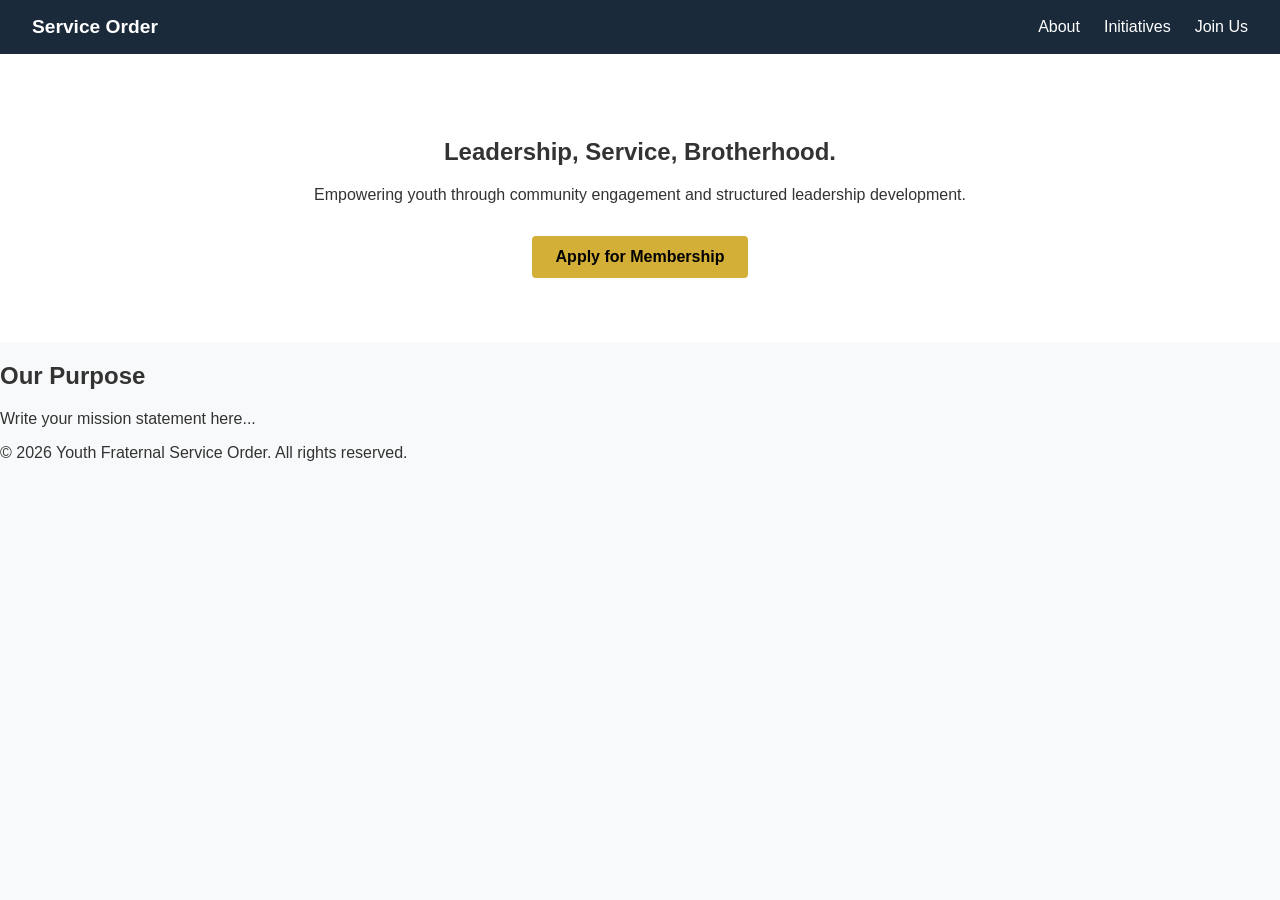
==== index.html @ 3a2fe273 "Add files via upload" ====
<!DOCTYPE html>
<html lang="en">
<head>
    <meta charset="UTF-8">
    <meta name="viewport" content="width=device-width, initial-scale=1.0">
    <title>Fraternal Service Order</title>
    <link rel="stylesheet" href="main.css">
</head>
<body>

    <header>
        <nav>
            <div class="logo">Service Order</div>
            <ul>
                <li><a href="#about">About</a></li>
                <li><a href="#initiatives">Initiatives</a></li>
                <li><a href="#join">Join Us</a></li>
            </ul>
        </nav>
    </header>

    <main>
        <section class="hero">
            <h1>Leadership, Service, Brotherhood.</h1>
            <p>Empowering youth through community engagement and structured leadership development.</p>
            <a href="#join" class="btn">Apply for Membership</a>
        </section>

        <section id="about">
            <h2>Our Purpose</h2>
            <p>Write your mission statement here...</p>
        </section>
    </main>

    <footer>
        <p>&copy; 2026 Youth Fraternal Service Order. All rights reserved.</p>
    </footer>

</body>
</html>
---- main.css ----
/* Core Styling & Variables */
:root {
    --primary-color: #1a2a3a;
    --accent-color: #d4af37;
    --text-color: #333;
    --bg-color: #f8f9fa;
}

body {
    font-family: Arial, sans-serif;
    margin: 0;
    color: var(--text-color);
    background-color: var(--bg-color);
}

nav {
    display: flex;
    justify-content: space-between;
    align-items: center;
    background-color: var(--primary-color);
    padding: 1rem 2rem;
}

nav .logo {
    color: #fff;
    font-weight: bold;
    font-size: 1.2rem;
}

nav ul {
    list-style: none;
    display: flex;
    gap: 1.5rem;
    margin: 0;
}

nav a {
    color: #fff;
    text-decoration: none;
}

.hero {
    text-align: center;
    padding: 4rem 1rem;
    background-color: #fff;
}

.btn {
    display: inline-block;
    background-color: var(--accent-color);
    color: #000;
    padding: 0.75rem 1.5rem;
    text-decoration: none;
    font-weight: bold;
    border-radius: 4px;
    margin-top: 1rem;
}
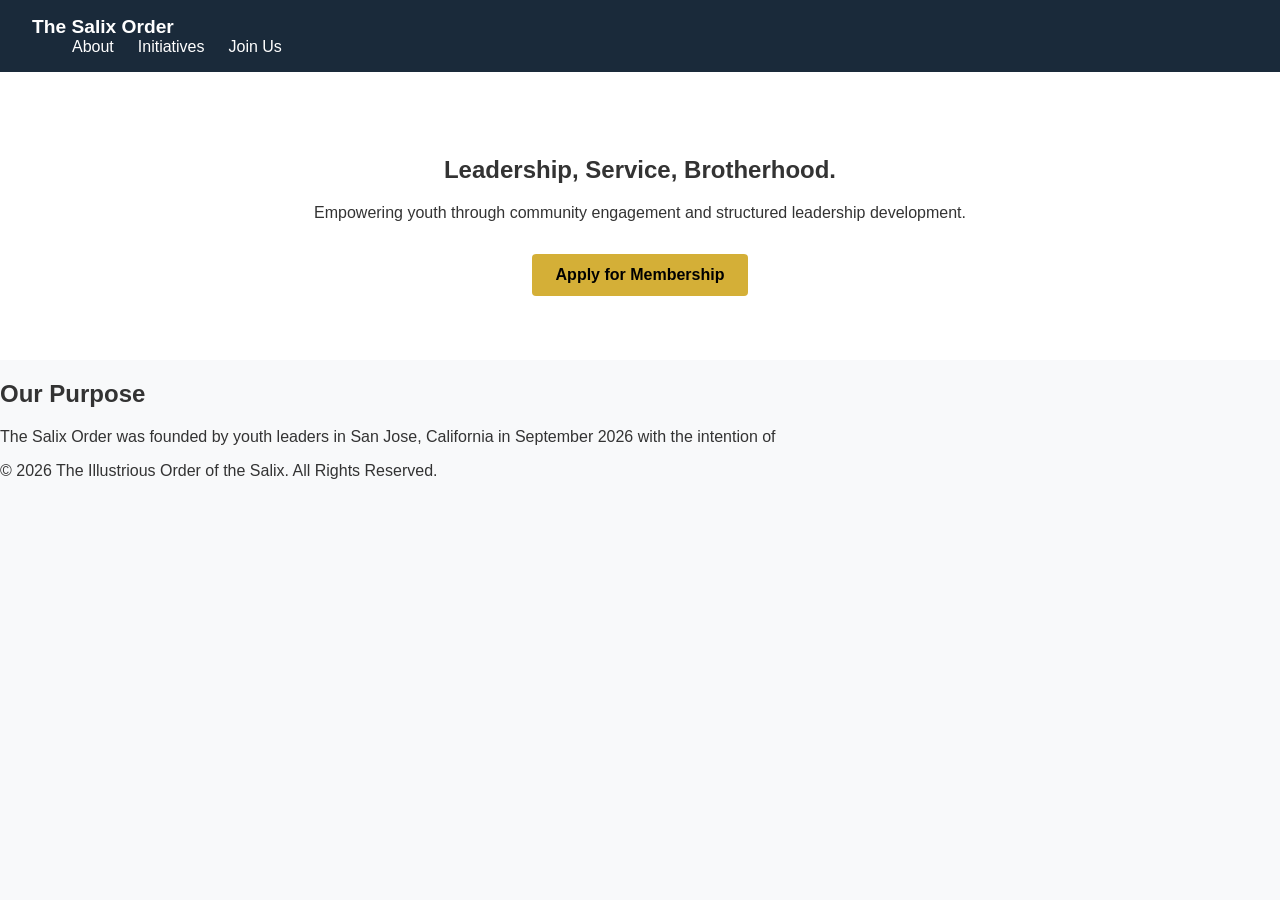
==== commit b177309f: "Updated salix-site files" ====
--- a/index.html
+++ b/index.html
@@ -10,7 +10,7 @@
 
     <header>
         <nav>
-            <div class="logo">Service Order</div>
+            <div class="logo">The Salix Order</div>
             <ul>
                 <li><a href="#about">About</a></li>
                 <li><a href="#initiatives">Initiatives</a></li>
@@ -28,13 +28,13 @@
 
         <section id="about">
             <h2>Our Purpose</h2>
-            <p>Write your mission statement here...</p>
+            <p>The Salix Order was founded by youth leaders in San Jose, California in September 2026 with the intention of </p>
         </section>
     </main>
 
     <footer>
-        <p>&copy; 2026 Youth Fraternal Service Order. All rights reserved.</p>
+        <p>&copy; 2026 The Illustrious Order of the Salix. All Rights Reserved.</p>
     </footer>
 
 </body>
-</html>+</html>
--- a/main.css
+++ b/main.css
@@ -14,7 +14,7 @@
 }
 
 nav {
-    display: flex;
+/*    display: flex; */
     justify-content: space-between;
     align-items: center;
     background-color: var(--primary-color);
@@ -54,4 +54,4 @@
     font-weight: bold;
     border-radius: 4px;
     margin-top: 1rem;
-}+}
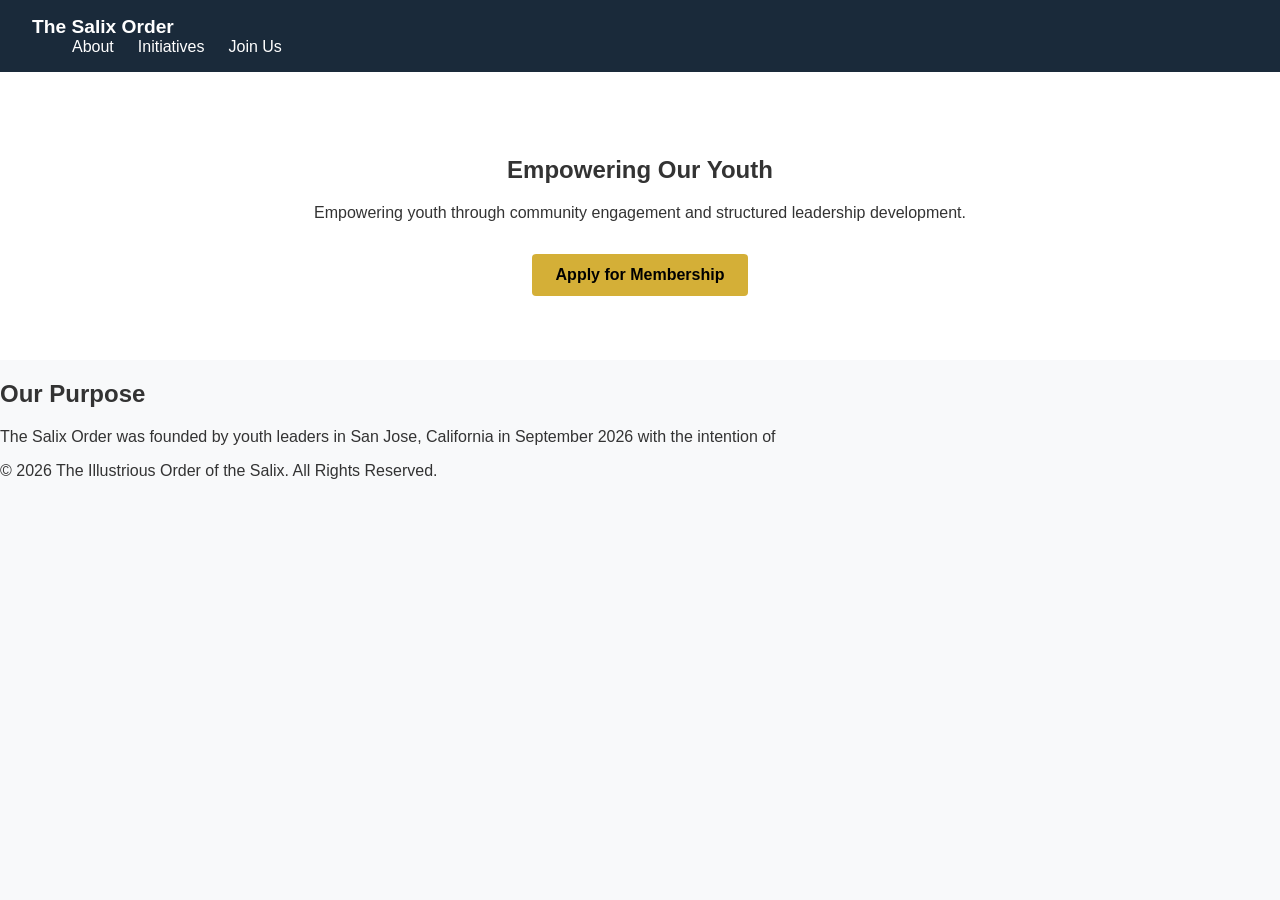
==== commit 7eac2c13: "boo" ====
--- a/index.html
+++ b/index.html
@@ -3,7 +3,7 @@
 <head>
     <meta charset="UTF-8">
     <meta name="viewport" content="width=device-width, initial-scale=1.0">
-    <title>Fraternal Service Order</title>
+    <title>The Salix Order</title>
     <link rel="stylesheet" href="main.css">
 </head>
 <body>
@@ -21,7 +21,7 @@
 
     <main>
         <section class="hero">
-            <h1>Leadership, Service, Brotherhood.</h1>
+            <h1>Empowering Our Youth</h1>
             <p>Empowering youth through community engagement and structured leadership development.</p>
             <a href="#join" class="btn">Apply for Membership</a>
         </section>
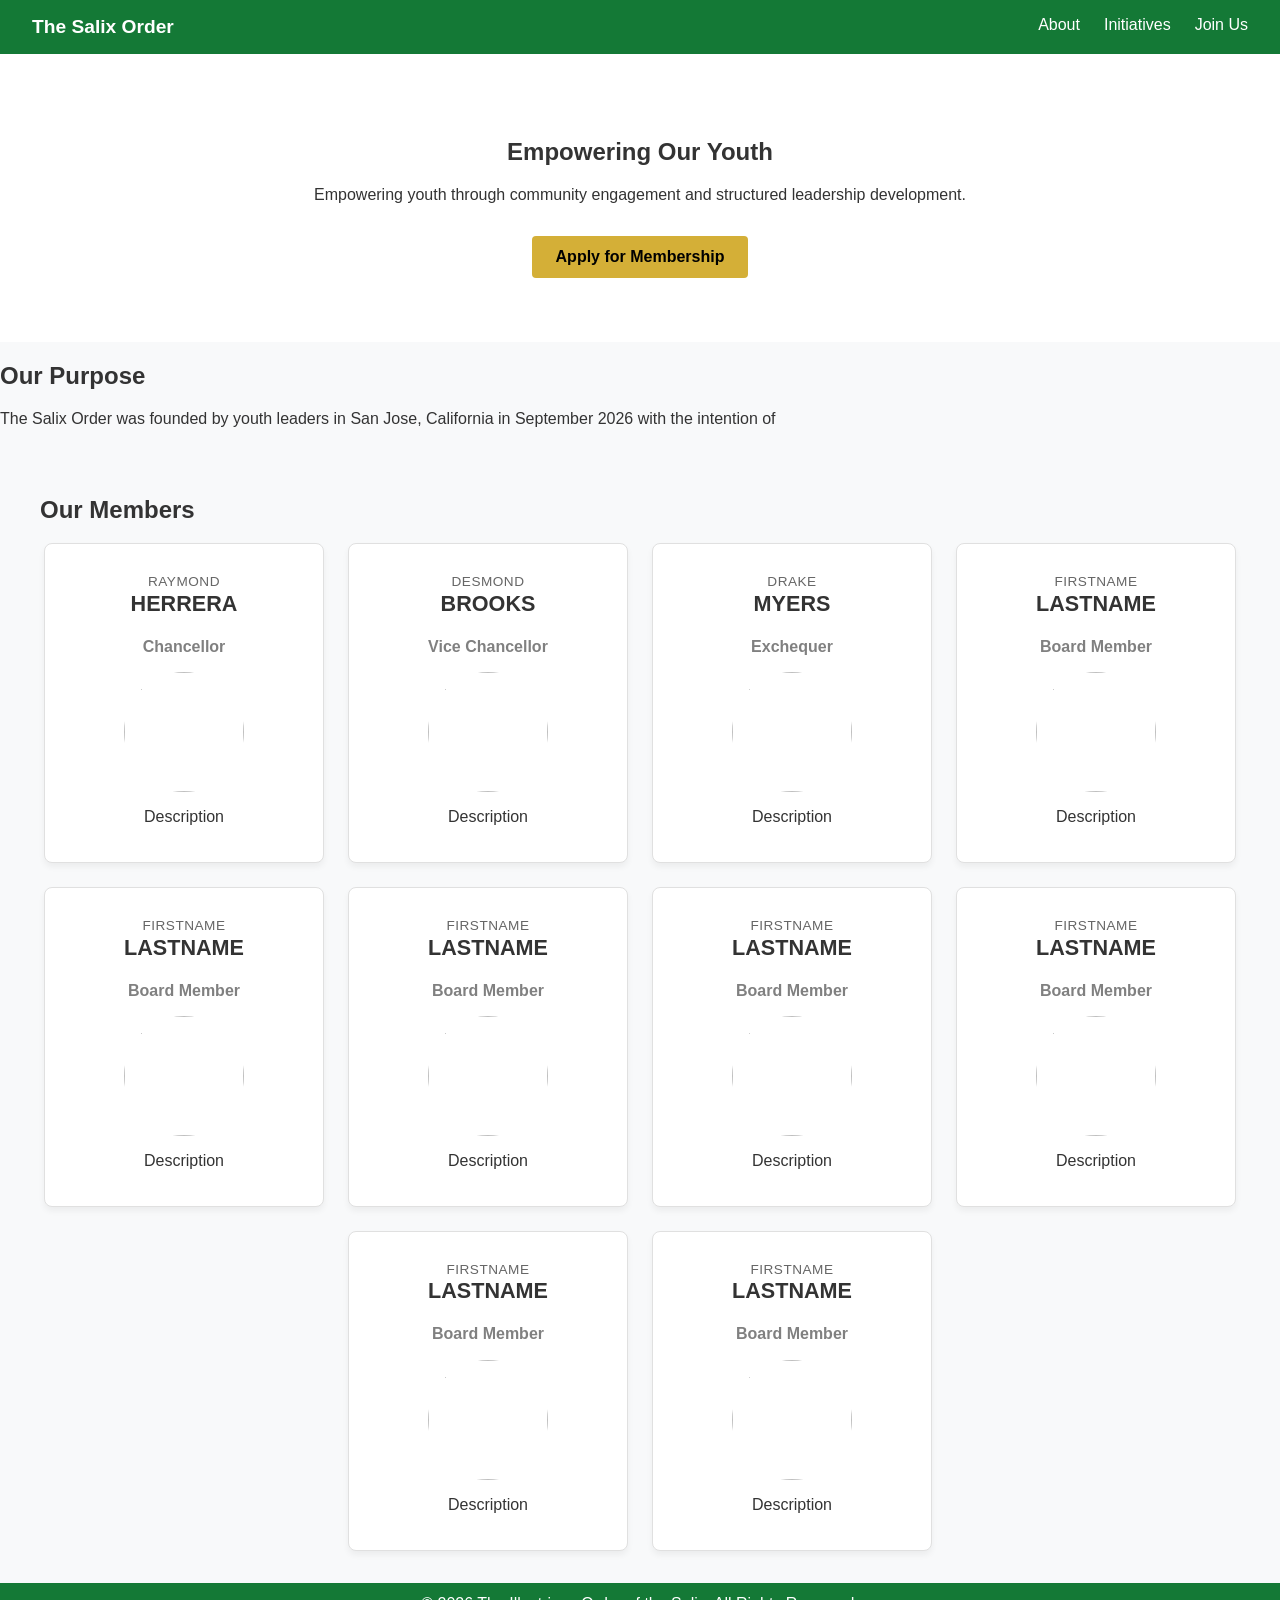
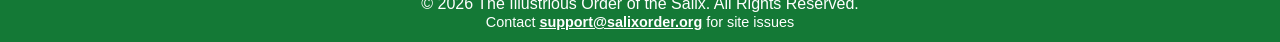
==== commit b2623058: "restructure" ====
--- a/index.html
+++ b/index.html
@@ -4,7 +4,7 @@
     <meta charset="UTF-8">
     <meta name="viewport" content="width=device-width, initial-scale=1.0">
     <title>The Salix Order</title>
-    <link rel="stylesheet" href="main.css">
+    <link rel="stylesheet" href="homepage-main.css">
 </head>
 <body>
 
@@ -30,10 +30,118 @@
             <h2>Our Purpose</h2>
             <p>The Salix Order was founded by youth leaders in San Jose, California in September 2026 with the intention of </p>
         </section>
+        
+        <section class="board-grid">
+			<h2>Our Members</h2>
+			
+			<div class="member-container">
+				<article class="member-card">
+					<h3>
+					<span class="boardfirst">Raymond</span>
+					<span class="boardlast">Herrera</span>
+					</h3>
+					<h4>Chancellor</h4>
+					<img src="https://upload.wikimedia.org/wikipedia/commons/7/7c/Profile_avatar_placeholder_large.png?utm_source=commons.wikimedia.org&utm_campaign=index&utm_content=original"></img>
+					<p>Description</p>
+				</article>
+				
+				
+				<article class="member-card">
+					<h3>
+						<span class="boardfirst">Desmond</span>
+						<span class="boardlast">Brooks</span>
+					</h3>
+					<h4>Vice Chancellor</h4>
+					<img src="https://upload.wikimedia.org/wikipedia/commons/7/7c/Profile_avatar_placeholder_large.png?utm_source=commons.wikimedia.org&utm_campaign=index&utm_content=original"></img>
+					<p>Description</p>
+				</article>
+				
+				<article class="member-card">
+					<h3>
+						<span class="boardfirst">Drake</span>
+						<span class="boardlast">Myers</span>
+					</h3>
+					<h4>Exchequer</h4>
+					<img src="https://upload.wikimedia.org/wikipedia/commons/7/7c/Profile_avatar_placeholder_large.png?utm_source=commons.wikimedia.org&utm_campaign=index&utm_content=original"></img>
+					<p>Description</p>
+				</article>
+				
+				<article class="member-card">
+					<h3>
+						<span class="boardfirst">Firstname</span>
+						<span class="boardlast">Lastname</span>
+					</h3>
+					<h4>Board Member</h4>
+					<img src="https://upload.wikimedia.org/wikipedia/commons/7/7c/Profile_avatar_placeholder_large.png?utm_source=commons.wikimedia.org&utm_campaign=index&utm_content=original"></img>
+					<p>Description</p>
+				</article>
+				
+				<article class="member-card">
+					<h3>
+						<span class="boardfirst">Firstname</span>
+						<span class="boardlast">Lastname</span>
+					</h3>
+					<h4>Board Member</h4>
+					<img src="https://upload.wikimedia.org/wikipedia/commons/7/7c/Profile_avatar_placeholder_large.png?utm_source=commons.wikimedia.org&utm_campaign=index&utm_content=original"></img>
+					<p>Description</p>
+				</article>
+				
+				<article class="member-card">
+					<h3>
+						<span class="boardfirst">Firstname</span>
+						<span class="boardlast">Lastname</span>
+					</h3>
+					<h4>Board Member</h4>
+					<img src="https://upload.wikimedia.org/wikipedia/commons/7/7c/Profile_avatar_placeholder_large.png?utm_source=commons.wikimedia.org&utm_campaign=index&utm_content=original"></img>
+					<p>Description</p>
+				</article>
+				
+				<article class="member-card">
+					<h3>
+						<span class="boardfirst">Firstname</span>
+						<span class="boardlast">Lastname</span>
+					</h3>
+					<h4>Board Member</h4>
+					<img src="https://upload.wikimedia.org/wikipedia/commons/7/7c/Profile_avatar_placeholder_large.png?utm_source=commons.wikimedia.org&utm_campaign=index&utm_content=original"></img>
+					<p>Description</p>
+				</article>
+				
+				<article class="member-card">
+					<h3>
+						<span class="boardfirst">Firstname</span>
+						<span class="boardlast">Lastname</span>
+					</h3>
+					<h4>Board Member</h4>
+					<img src="https://upload.wikimedia.org/wikipedia/commons/7/7c/Profile_avatar_placeholder_large.png?utm_source=commons.wikimedia.org&utm_campaign=index&utm_content=original"></img>
+					<p>Description</p>
+				</article>
+				
+				<article class="member-card">
+					<h3>
+						<span class="boardfirst">Firstname</span>
+						<span class="boardlast">Lastname</span>
+					</h3>
+					<h4>Board Member</h4>
+					<img src="https://upload.wikimedia.org/wikipedia/commons/7/7c/Profile_avatar_placeholder_large.png?utm_source=commons.wikimedia.org&utm_campaign=index&utm_content=original"></img>
+					<p>Description</p>
+				</article>
+				
+				<article class="member-card">
+					<h3>
+						<span class="boardfirst">Firstname</span>
+						<span class="boardlast">Lastname</span>
+					</h3>
+					<h4>Board Member</h4>
+					<img src="https://upload.wikimedia.org/wikipedia/commons/7/7c/Profile_avatar_placeholder_large.png?utm_source=commons.wikimedia.org&utm_campaign=index&utm_content=original"></img>
+					<p>Description</p>
+				</article>
+			</div>
+        </section>
     </main>
 
     <footer>
-        <p>&copy; 2026 The Illustrious Order of the Salix. All Rights Reserved.</p>
+        <p><a class="cpr">&copy;</a> 2026 The Illustrious Order of the Salix. All Rights Reserved.</p>
+        <p class="support">Contact <a class="support-contact" href="emailto:support@salixorder.org">support@salixorder.org</a> for site issues</p>
     </footer>
 
 </body>
--- a/homepage-main.css
+++ b/homepage-main.css
@@ -0,0 +1,155 @@
+/* Core Styling & Variables */
+:root {
+    --primary-color: #147936;
+    --accent-color: #d4af37;
+    --text-color: #333;
+    --bg-color: #f8f9fa;
+}
+
+body {
+    font-family: Arial, sans-serif;
+    margin: 0;
+    color: var(--text-color);
+    background-color: var(--bg-color);
+}
+
+nav {
+    display: flex;
+    justify-content: space-between;
+    align-items: right;
+    background-color: var(--primary-color);
+    padding: 1rem 2rem;
+}
+
+nav .logo {
+    color: #fff;
+    font-weight: bold;
+    font-size: 1.2rem;
+}
+
+nav ul {
+    list-style: none;
+    display: flex;
+    gap: 1.5rem;
+    margin: 0;
+}
+
+nav a {
+    color: #fff;
+    text-decoration: none;
+}
+
+.hero {
+    text-align: center;
+    padding: 4rem 1rem;
+    background-color: #fff;
+}
+
+.btn {
+    display: inline-block;
+    background-color: var(--accent-color);
+    color: #000;
+    padding: 0.75rem 1.5rem;
+    text-decoration: none;
+    font-weight: bold;
+    border-radius: 4px;
+    margin-top: 1rem;
+}
+/* Style the parent section to add floating padding and horizontal alignment */
+.board-grid {
+  max-width: 1200px;  /* Keeps the grid from stretching too wide on massive screens */
+  margin: 0 auto;     /* Centers the section horizontally */
+  padding: 2rem 2rem; /* Creates top/bottom breathing room and left/right side offset */
+}
+
+/* Updated selector matching your singular HTML class name */
+.member-container {
+  display: flex;
+  flex-wrap: wrap;
+  justify-content: center;
+  gap: 24px;
+}
+
+.member-card {
+  /* Locks uniform width on desktop, but prevents overflowing narrow screens */
+  flex: 0 1 280px;
+  width: 280px;
+  max-width: 100%; 
+  
+  display: flex;
+  flex-direction: column;
+  align-items: center;
+  border: 1px solid #e0e0e0;
+  border-radius: 8px;
+  padding: 20px;
+  text-align: center;
+  background-color: #ffffff;
+  box-shadow: 0 4px 6px rgba(0,0,0,0.05);
+  box-sizing: border-box;
+}
+
+/* Mobile Adjustments */
+@media (max-width: 600px) {
+  .member-container {
+    gap: 16px; /* Tighten gap on smaller screens */
+  }
+
+  .member-card {
+    /* Takes up full width on mobile devices for clean stacking */
+    flex: 1 1 100%; 
+    width: 100%;
+    padding: 16px;
+  }
+}
+
+/* Card header styling */
+.member-card h3 {
+  margin: 10px 0 5px 0;
+  line-height: 1.2;
+}
+
+.boardfirst {
+  display: block;
+  font-size: 0.85rem;
+  font-weight: normal;
+  color: #666;
+  text-transform: uppercase;
+  letter-spacing: 0.5px;
+}
+
+.boardlast {
+  display: block;
+  font-size: 1.35rem;
+  font-weight: bold;
+  text-transform: uppercase;
+  color: var(--text-color);
+}
+
+.member-card h4 {
+	line-height: 0.5rem;
+	color: gray;
+}
+
+.member-card img {
+  width: 120px;
+  height: 120px;
+  border-radius: 50%; /* Circle avatars */
+  object-fit: cover;
+}
+
+footer {
+    text-align: center;
+    padding: 0.2rem;
+    line-height: 0.2rem;
+    background-color: var(--primary-color);
+    color: #fff;
+}
+
+.support {
+	font-size: 0.9rem;
+}
+
+.support-contact {
+	font-weight: bold;
+	color: white;
+}
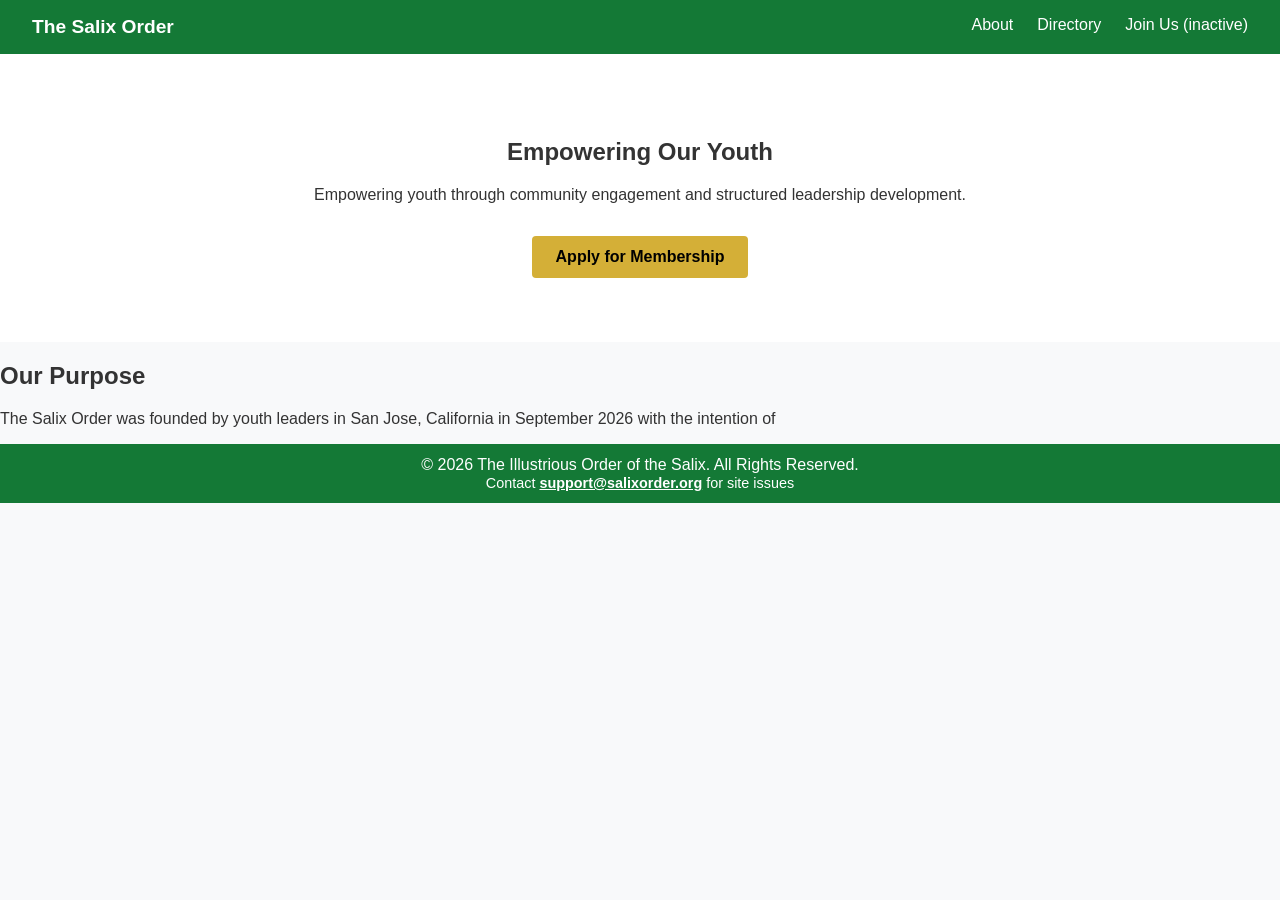
==== commit 033667f0: "Added directory page" ====
--- a/index.html
+++ b/index.html
@@ -4,7 +4,11 @@
     <meta charset="UTF-8">
     <meta name="viewport" content="width=device-width, initial-scale=1.0">
     <title>The Salix Order</title>
-    <link rel="stylesheet" href="homepage-main.css">
+    <head>
+	<link rel="preconnect" href="https://fonts.googleapis.com">
+	<link rel="preconnect" href="https://fonts.gstatic.com" crossorigin>
+	<link href="https://fonts.googleapis.com/css2?family=Inter:wght@400;700&display=swap" rel="stylesheet">
+    <link rel="stylesheet" href="directory.css">
 </head>
 <body>
 
@@ -12,9 +16,9 @@
         <nav>
             <div class="logo">The Salix Order</div>
             <ul>
-                <li><a href="#about">About</a></li>
-                <li><a href="#initiatives">Initiatives</a></li>
-                <li><a href="#join">Join Us</a></li>
+                <li><a href="index.html#about">About</a></li>
+                <li><a href="directory.html">Directory</a></li>
+                <li><a href="index.html#join">Join Us (inactive)</a></li>
             </ul>
         </nav>
     </header>
@@ -30,113 +34,6 @@
             <h2>Our Purpose</h2>
             <p>The Salix Order was founded by youth leaders in San Jose, California in September 2026 with the intention of </p>
         </section>
-        
-        <section class="board-grid">
-			<h2>Our Members</h2>
-			
-			<div class="member-container">
-				<article class="member-card">
-					<h3>
-					<span class="boardfirst">Raymond</span>
-					<span class="boardlast">Herrera</span>
-					</h3>
-					<h4>Chancellor</h4>
-					<img src="https://upload.wikimedia.org/wikipedia/commons/7/7c/Profile_avatar_placeholder_large.png?utm_source=commons.wikimedia.org&utm_campaign=index&utm_content=original"></img>
-					<p>Description</p>
-				</article>
-				
-				
-				<article class="member-card">
-					<h3>
-						<span class="boardfirst">Desmond</span>
-						<span class="boardlast">Brooks</span>
-					</h3>
-					<h4>Vice Chancellor</h4>
-					<img src="https://upload.wikimedia.org/wikipedia/commons/7/7c/Profile_avatar_placeholder_large.png?utm_source=commons.wikimedia.org&utm_campaign=index&utm_content=original"></img>
-					<p>Description</p>
-				</article>
-				
-				<article class="member-card">
-					<h3>
-						<span class="boardfirst">Drake</span>
-						<span class="boardlast">Myers</span>
-					</h3>
-					<h4>Exchequer</h4>
-					<img src="https://upload.wikimedia.org/wikipedia/commons/7/7c/Profile_avatar_placeholder_large.png?utm_source=commons.wikimedia.org&utm_campaign=index&utm_content=original"></img>
-					<p>Description</p>
-				</article>
-				
-				<article class="member-card">
-					<h3>
-						<span class="boardfirst">Firstname</span>
-						<span class="boardlast">Lastname</span>
-					</h3>
-					<h4>Board Member</h4>
-					<img src="https://upload.wikimedia.org/wikipedia/commons/7/7c/Profile_avatar_placeholder_large.png?utm_source=commons.wikimedia.org&utm_campaign=index&utm_content=original"></img>
-					<p>Description</p>
-				</article>
-				
-				<article class="member-card">
-					<h3>
-						<span class="boardfirst">Firstname</span>
-						<span class="boardlast">Lastname</span>
-					</h3>
-					<h4>Board Member</h4>
-					<img src="https://upload.wikimedia.org/wikipedia/commons/7/7c/Profile_avatar_placeholder_large.png?utm_source=commons.wikimedia.org&utm_campaign=index&utm_content=original"></img>
-					<p>Description</p>
-				</article>
-				
-				<article class="member-card">
-					<h3>
-						<span class="boardfirst">Firstname</span>
-						<span class="boardlast">Lastname</span>
-					</h3>
-					<h4>Board Member</h4>
-					<img src="https://upload.wikimedia.org/wikipedia/commons/7/7c/Profile_avatar_placeholder_large.png?utm_source=commons.wikimedia.org&utm_campaign=index&utm_content=original"></img>
-					<p>Description</p>
-				</article>
-				
-				<article class="member-card">
-					<h3>
-						<span class="boardfirst">Firstname</span>
-						<span class="boardlast">Lastname</span>
-					</h3>
-					<h4>Board Member</h4>
-					<img src="https://upload.wikimedia.org/wikipedia/commons/7/7c/Profile_avatar_placeholder_large.png?utm_source=commons.wikimedia.org&utm_campaign=index&utm_content=original"></img>
-					<p>Description</p>
-				</article>
-				
-				<article class="member-card">
-					<h3>
-						<span class="boardfirst">Firstname</span>
-						<span class="boardlast">Lastname</span>
-					</h3>
-					<h4>Board Member</h4>
-					<img src="https://upload.wikimedia.org/wikipedia/commons/7/7c/Profile_avatar_placeholder_large.png?utm_source=commons.wikimedia.org&utm_campaign=index&utm_content=original"></img>
-					<p>Description</p>
-				</article>
-				
-				<article class="member-card">
-					<h3>
-						<span class="boardfirst">Firstname</span>
-						<span class="boardlast">Lastname</span>
-					</h3>
-					<h4>Board Member</h4>
-					<img src="https://upload.wikimedia.org/wikipedia/commons/7/7c/Profile_avatar_placeholder_large.png?utm_source=commons.wikimedia.org&utm_campaign=index&utm_content=original"></img>
-					<p>Description</p>
-				</article>
-				
-				<article class="member-card">
-					<h3>
-						<span class="boardfirst">Firstname</span>
-						<span class="boardlast">Lastname</span>
-					</h3>
-					<h4>Board Member</h4>
-					<img src="https://upload.wikimedia.org/wikipedia/commons/7/7c/Profile_avatar_placeholder_large.png?utm_source=commons.wikimedia.org&utm_campaign=index&utm_content=original"></img>
-					<p>Description</p>
-				</article>
-			</div>
-        </section>
     </main>
 
     <footer>
--- a/directory.css
+++ b/directory.css
@@ -0,0 +1,158 @@
+/* Core Styling & Variables */
+:root {
+    --primary-color: #147936;
+    --accent-color: #d4af37;
+    --text-color: #333;
+    --bg-color: #f8f9fa;
+}
+
+body {
+    font-family: Arial, sans-serif;
+    margin: 0;
+    color: var(--text-color);
+    background-color: var(--bg-color);
+}
+
+nav {
+    display: flex;
+    justify-content: space-between;
+    align-items: right;
+    background-color: var(--primary-color);
+    padding: 1rem 2rem;
+}
+
+nav .logo {
+    color: #fff;
+    font-weight: bold;
+    font-size: 1.2rem;
+}
+
+nav ul {
+    list-style: none;
+    display: flex;
+    gap: 1.5rem;
+    margin: 0;
+}
+
+nav a {
+    color: #fff;
+    text-decoration: none;
+}
+
+.hero {
+    text-align: center;
+    padding: 4rem 1rem;
+    background-color: #fff;
+}
+
+.btn {
+    display: inline-block;
+    background-color: var(--accent-color);
+    color: #000;
+    padding: 0.75rem 1.5rem;
+    text-decoration: none;
+    font-weight: bold;
+    border-radius: 4px;
+    margin-top: 1rem;
+}
+/* Style the parent section to add floating padding and horizontal alignment */
+.board-grid {
+  max-width: 1200px;  /* Keeps the grid from stretching too wide on massive screens */
+  margin: 0 auto;     /* Centers the section horizontally */
+  padding: 2rem 2rem; /* Creates top/bottom breathing room and left/right side offset */
+}
+
+/* Updated selector matching your singular HTML class name */
+.member-container {
+  display: flex;
+  flex-wrap: wrap;
+  justify-content: center;
+  gap: 24px;
+}
+
+.member-card {
+  /* Locks uniform width on desktop, but prevents overflowing narrow screens */
+  flex: 0 1 280px;
+  width: 280px;   
+  max-width: 100%; 
+  
+  display: flex;
+  flex-direction: column;
+  align-items: center;
+  border: 1px solid #e0e0e0;
+  border-radius: 8px;
+  padding: 20px;
+  text-align: center;
+  background-color: #ffffff;
+  box-shadow: 0 4px 6px rgba(0,0,0,0.05);
+  box-sizing: border-box;
+}
+
+/* Mobile Adjustments */
+@media (max-width: 600px) {
+  .member-container {
+    gap: 16px; /* Tighten gap on smaller screens */
+  }
+
+  .member-card {
+    /* Takes up full width on mobile devices for clean stacking */
+    flex: 1 1 100%; 
+    width: 100%;
+    padding: 16px;
+  }
+}
+
+/* Card header styling */
+.member-card h3 {
+  margin: 10px 0 5px 0;
+  line-height: 1.2;
+}
+
+.boardfirst {
+  display: block;
+  font-size: 0.85rem;
+  font-weight: normal;
+  color: #666;
+  text-transform: uppercase;
+  letter-spacing: 0.5px;
+}
+
+.boardlast {
+  display: block;
+  font-size: 1.35rem;
+  font-weight: bold;
+  text-transform: uppercase;
+  color: var(--text-color);
+}
+
+.member-card h4 {
+	text-transform: uppercase;
+	margin-top: 0px;
+	line-height: 0.5rem;
+	color: gray;
+	font-family:
+}
+
+.member-card img {
+  width: 120px;
+  height: 120px;
+  border-radius: 50%; /* Circle avatars */
+  object-fit: cover;
+}
+
+footer {
+    text-align: center;
+    padding: 0.2rem;
+    line-height: 0.2rem;
+    background-color: var(--primary-color);
+    color: #fff;
+}
+
+.support {
+	font-size: 0.9rem;
+}
+
+.support-contact {
+	font-weight: bold;
+	color: white;
+}
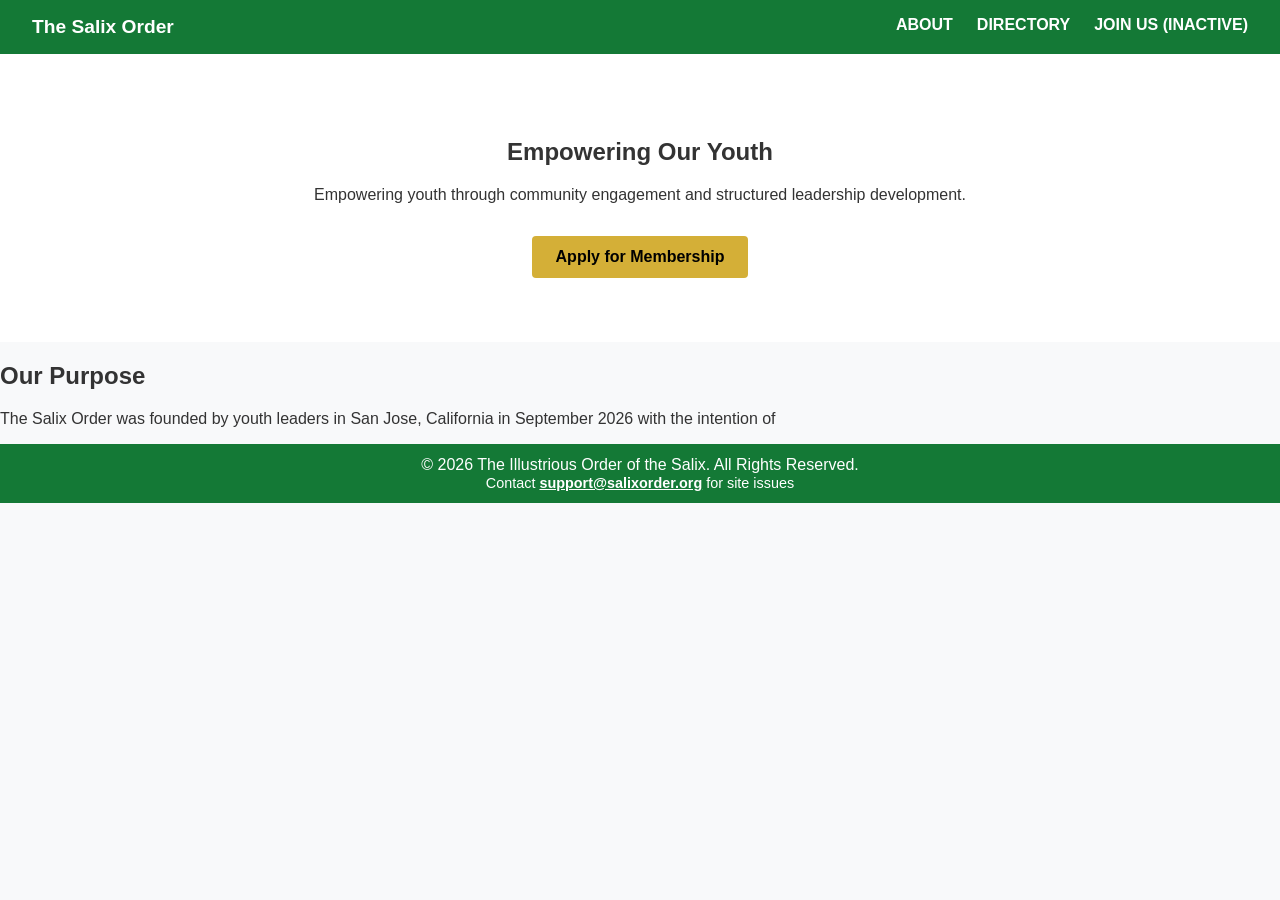
==== commit b3bfd879: "Fixed directory stylesheet mapping" ====
--- a/index.html
+++ b/index.html
@@ -8,7 +8,7 @@
 	<link rel="preconnect" href="https://fonts.googleapis.com">
 	<link rel="preconnect" href="https://fonts.gstatic.com" crossorigin>
 	<link href="https://fonts.googleapis.com/css2?family=Inter:wght@400;700&display=swap" rel="stylesheet">
-    <link rel="stylesheet" href="directory.css">
+    <link rel="stylesheet" href="homepage-main.css">
 </head>
 <body>
 
--- a/homepage-main.css
+++ b/homepage-main.css
@@ -0,0 +1,160 @@
+/* Core Styling & Variables */
+:root {
+    --primary-color: #147936;
+    --accent-color: #d4af37;
+    --text-color: #333;
+    --bg-color: #f8f9fa;
+}
+
+body {
+    font-family: Arial, sans-serif;
+    margin: 0;
+    color: var(--text-color);
+    background-color: var(--bg-color);
+}
+
+nav {
+    display: flex;
+    justify-content: space-between;
+    align-items: right;
+    background-color: var(--primary-color);
+    padding: 1rem 2rem;
+}
+
+nav .logo {
+    color: #fff;
+    font-weight: bold;
+    font-size: 1.2rem;
+}
+
+nav ul {
+    list-style: none;
+    display: flex;
+    gap: 1.5rem;
+    margin: 0;
+}
+
+nav a {
+    color: #fff;
+    text-decoration: none;
+    text-transform: uppercase;
+    font-weight: bold;
+}
+
+.hero {
+    text-align: center;
+    padding: 4rem 1rem;
+    background-color: #fff;
+}
+
+.btn {
+    display: inline-block;
+    background-color: var(--accent-color);
+    color: #000;
+    padding: 0.75rem 1.5rem;
+    text-decoration: none;
+    font-weight: bold;
+    border-radius: 4px;
+    margin-top: 1rem;
+}
+/* Style the parent section to add floating padding and horizontal alignment */
+.board-grid {
+  max-width: 1200px;  /* Keeps the grid from stretching too wide on massive screens */
+  margin: 0 auto;     /* Centers the section horizontally */
+  padding: 2rem 2rem; /* Creates top/bottom breathing room and left/right side offset */
+}
+
+/* Updated selector matching your singular HTML class name */
+.member-container {
+  display: flex;
+  flex-wrap: wrap;
+  justify-content: center;
+  gap: 24px;
+}
+
+.member-card {
+  /* Locks uniform width on desktop, but prevents overflowing narrow screens */
+  flex: 0 1 280px;
+  width: 280px;   
+  max-width: 100%; 
+  
+  display: flex;
+  flex-direction: column;
+  align-items: center;
+  border: 1px solid #e0e0e0;
+  border-radius: 8px;
+  padding: 20px;
+  text-align: center;
+  background-color: #ffffff;
+  box-shadow: 0 4px 6px rgba(0,0,0,0.05);
+  box-sizing: border-box;
+}
+
+/* Mobile Adjustments */
+@media (max-width: 600px) {
+  .member-container {
+    gap: 16px; /* Tighten gap on smaller screens */
+  }
+
+  .member-card {
+    /* Takes up full width on mobile devices for clean stacking */
+    flex: 1 1 100%; 
+    width: 100%;
+    padding: 16px;
+  }
+}
+
+/* Card header styling */
+.member-card h3 {
+  margin: 10px 0 5px 0;
+  line-height: 1.2;
+}
+
+.boardfirst {
+  display: block;
+  font-size: 0.85rem;
+  font-weight: normal;
+  color: #666;
+  text-transform: uppercase;
+  letter-spacing: 0.5px;
+}
+
+.boardlast {
+  display: block;
+  font-size: 1.35rem;
+  font-weight: bold;
+  text-transform: uppercase;
+  color: var(--text-color);
+}
+
+.member-card h4 {
+	text-transform: uppercase;
+	margin-top: 0px;
+	line-height: 0.5rem;
+	color: gray;
+	font-family:
+}
+
+.member-card img {
+  width: 120px;
+  height: 120px;
+  border-radius: 50%; /* Circle avatars */
+  object-fit: cover;
+}
+
+footer {
+    text-align: center;
+    padding: 0.2rem;
+    line-height: 0.2rem;
+    background-color: var(--primary-color);
+    color: #fff;
+}
+
+.support {
+	font-size: 0.9rem;
+}
+
+.support-contact {
+	font-weight: bold;
+	color: white;
+}
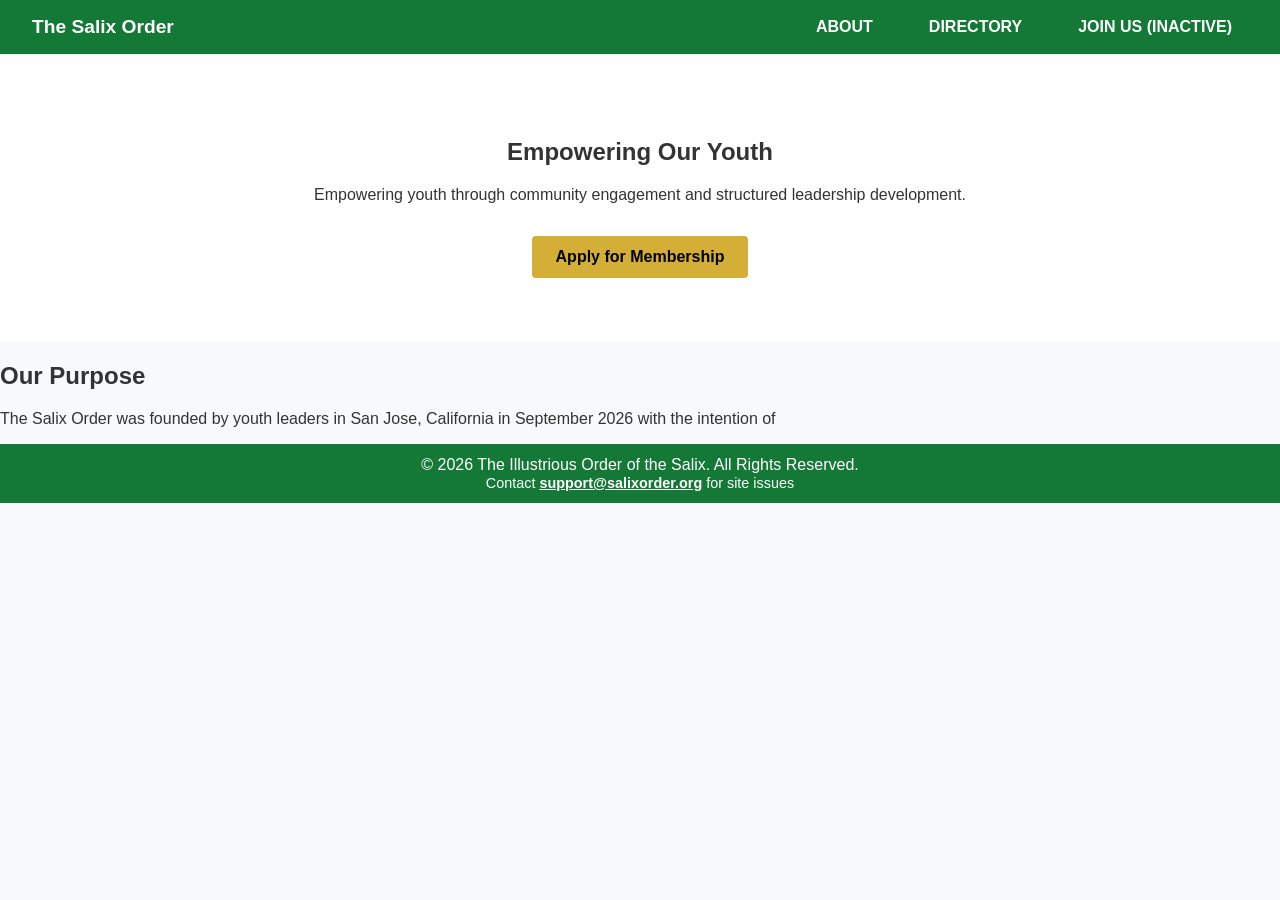
==== commit e4eda604: "Added global stylesheet and worked directory cards" ====
--- a/index.html
+++ b/index.html
@@ -8,6 +8,7 @@
 	<link rel="preconnect" href="https://fonts.googleapis.com">
 	<link rel="preconnect" href="https://fonts.gstatic.com" crossorigin>
 	<link href="https://fonts.googleapis.com/css2?family=Inter:wght@400;700&display=swap" rel="stylesheet">
+    <link rel="stylesheet" href="global.css" />
     <link rel="stylesheet" href="homepage-main.css">
 </head>
 <body>
--- a/global.css
+++ b/global.css
@@ -0,0 +1,69 @@
+:root {
+  --primary-color: #147936;
+  --accent-color: #d4af37;
+  --text-color: #333;
+  --bg-color: #f8f9fa;
+  --p-font: "DM Sans", sans-serif;
+}
+
+/* Base Body Styles */
+body {
+  font-family: Arial, sans-serif;
+  margin: 0;
+  color: var(--text-color);
+  background-color: var(--bg-color);
+}
+
+/* Shared Navigation */
+header {
+  position: sticky;
+  top: 0;
+  z-index: 1000;
+}
+
+nav {
+  display: flex;
+  justify-content: space-between;
+  align-items: center;
+  background-color: var(--primary-color);
+  padding: 1rem 2rem;
+}
+
+nav .logo {
+  color: #fff;
+  font-weight: bold;
+  font-size: 1.2rem;
+}
+
+nav ul {
+  list-style: none;
+  display: flex;
+  gap: 1.5rem;
+  margin: 0;
+  padding: 0;
+}
+
+nav a {
+  color: #fff;
+  text-transform: uppercase;
+  text-decoration: none;
+  font-weight: bold;
+  padding: 0.5rem 1rem;
+  border-radius: 20px;
+  transition: background-color 0.2s ease;
+}
+
+/* Shared Active Pill Style */
+nav .active-nav {
+  background-color: #ffffff;
+  color: var(--primary-color);
+  font-weight: 950;
+}
+
+/* Shared Footer */
+footer {
+  text-align: center;
+  padding: 1.5rem;
+  background-color: var(--primary-color);
+  color: #fff;
+}
--- a/homepage-main.css
+++ b/homepage-main.css
@@ -11,6 +11,10 @@
     margin: 0;
     color: var(--text-color);
     background-color: var(--bg-color);
+}
+
+header {
+  position: sticky;
 }
 
 nav {
@@ -57,90 +61,6 @@
     border-radius: 4px;
     margin-top: 1rem;
 }
-/* Style the parent section to add floating padding and horizontal alignment */
-.board-grid {
-  max-width: 1200px;  /* Keeps the grid from stretching too wide on massive screens */
-  margin: 0 auto;     /* Centers the section horizontally */
-  padding: 2rem 2rem; /* Creates top/bottom breathing room and left/right side offset */
-}
-
-/* Updated selector matching your singular HTML class name */
-.member-container {
-  display: flex;
-  flex-wrap: wrap;
-  justify-content: center;
-  gap: 24px;
-}
-
-.member-card {
-  /* Locks uniform width on desktop, but prevents overflowing narrow screens */
-  flex: 0 1 280px;
-  width: 280px;   
-  max-width: 100%; 
-  
-  display: flex;
-  flex-direction: column;
-  align-items: center;
-  border: 1px solid #e0e0e0;
-  border-radius: 8px;
-  padding: 20px;
-  text-align: center;
-  background-color: #ffffff;
-  box-shadow: 0 4px 6px rgba(0,0,0,0.05);
-  box-sizing: border-box;
-}
-
-/* Mobile Adjustments */
-@media (max-width: 600px) {
-  .member-container {
-    gap: 16px; /* Tighten gap on smaller screens */
-  }
-
-  .member-card {
-    /* Takes up full width on mobile devices for clean stacking */
-    flex: 1 1 100%; 
-    width: 100%;
-    padding: 16px;
-  }
-}
-
-/* Card header styling */
-.member-card h3 {
-  margin: 10px 0 5px 0;
-  line-height: 1.2;
-}
-
-.boardfirst {
-  display: block;
-  font-size: 0.85rem;
-  font-weight: normal;
-  color: #666;
-  text-transform: uppercase;
-  letter-spacing: 0.5px;
-}
-
-.boardlast {
-  display: block;
-  font-size: 1.35rem;
-  font-weight: bold;
-  text-transform: uppercase;
-  color: var(--text-color);
-}
-
-.member-card h4 {
-	text-transform: uppercase;
-	margin-top: 0px;
-	line-height: 0.5rem;
-	color: gray;
-	font-family:
-}
-
-.member-card img {
-  width: 120px;
-  height: 120px;
-  border-radius: 50%; /* Circle avatars */
-  object-fit: cover;
-}
 
 footer {
     text-align: center;
